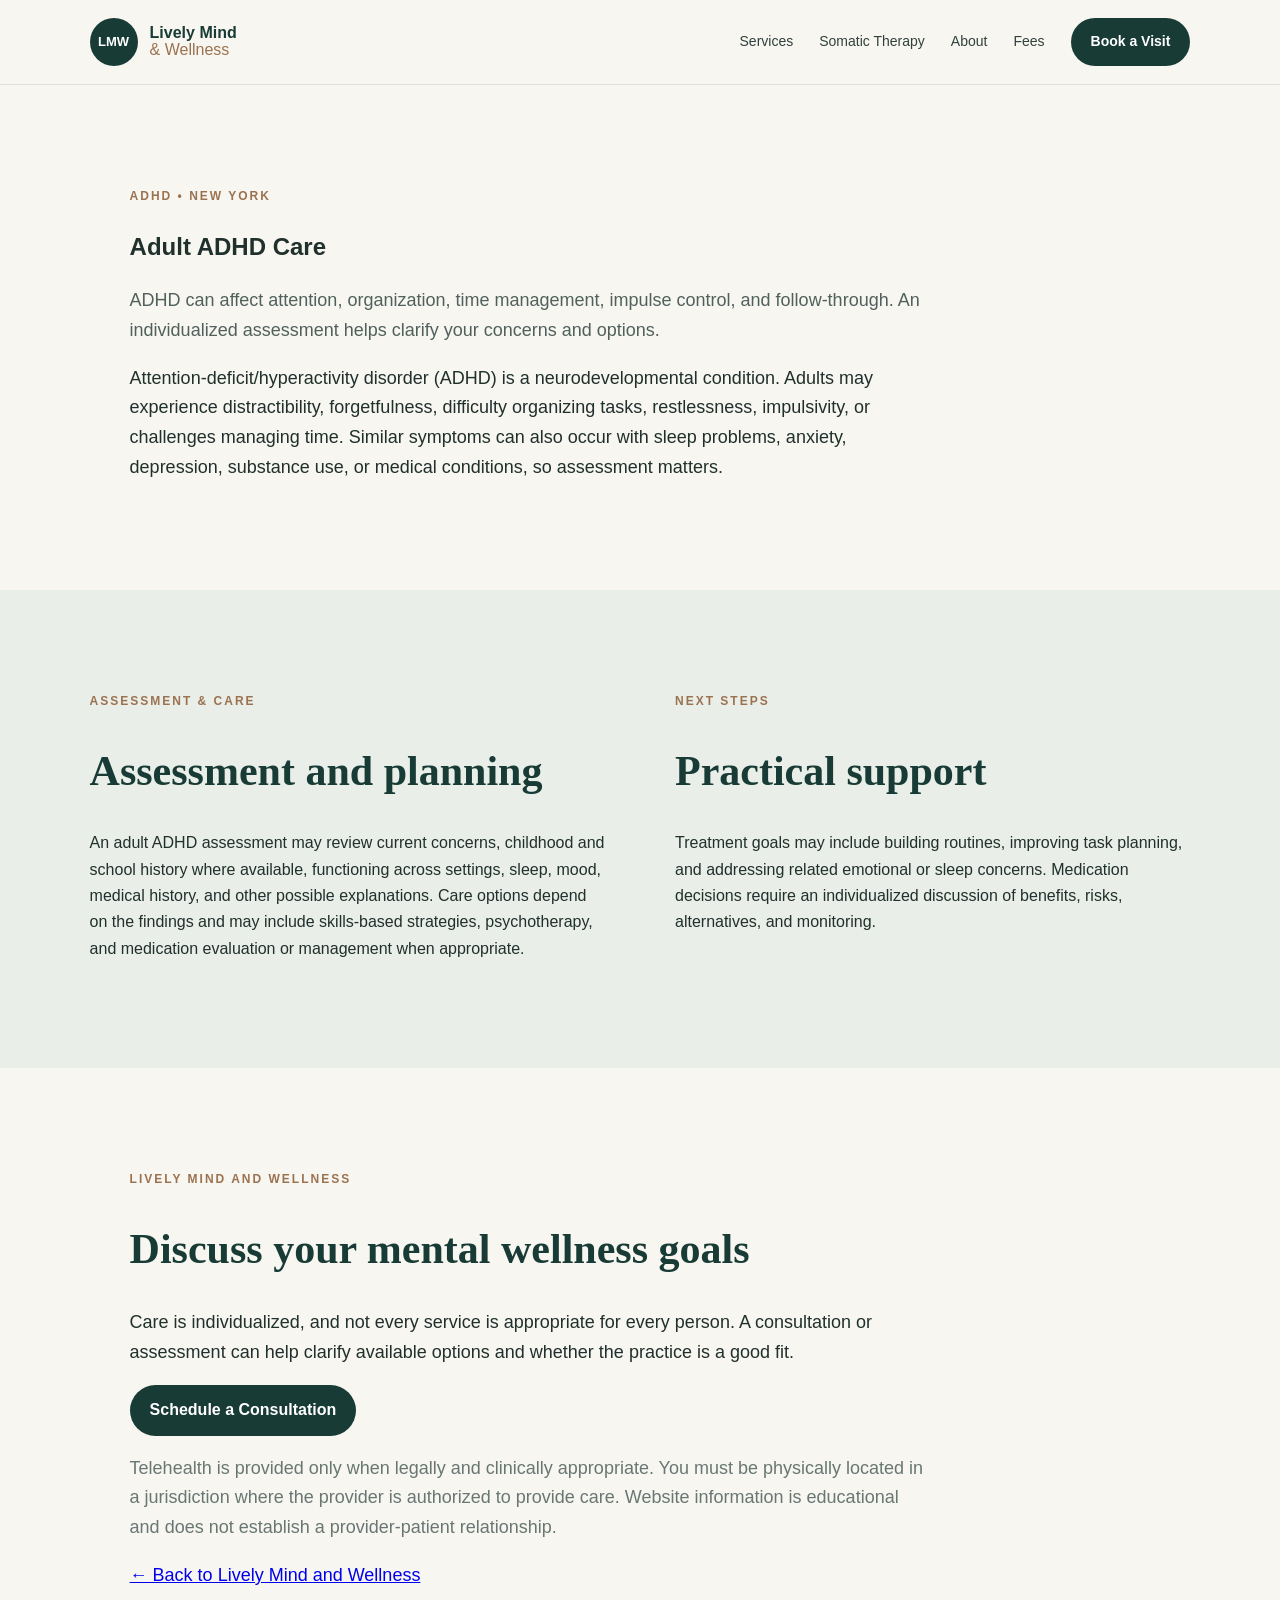
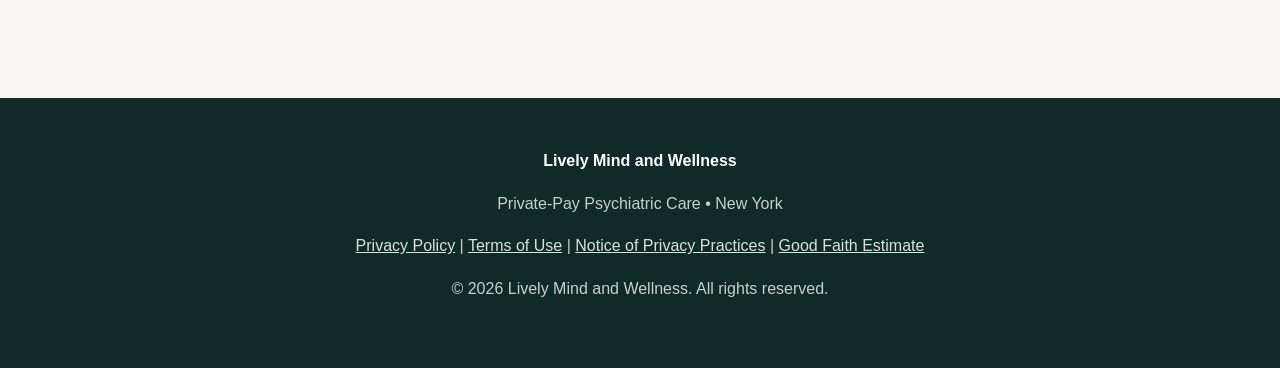
==== adhd-treatment-new-york.html @ 05f66a48 "Add Adult ADHD Care in New York information page" ====
<!doctype html>
<html lang="en">
<head>
<meta charset="utf-8">
<meta name="viewport" content="width=device-width,initial-scale=1">
<title>Adult ADHD Care in New York | Lively Mind and Wellness</title>
<meta name="description" content="Explore adult ADHD symptoms, assessment, and individualized care options for eligible adults with Lively Mind and Wellness in New York.">
<link rel="canonical" href="https://livelymindandwellness.com/adhd-treatment-new-york.html">
<meta name="theme-color" content="#183b36">
<link rel="stylesheet" href="styles.css">
</head>
<body>
<header>
<a class="logo" href="index.html"><span>LMW</span><strong>Lively Mind<br><em>& Wellness</em></strong></a>
<nav><a href="index.html#services">Services</a><a href="somatic-therapy-new-york.html">Somatic Therapy</a><a href="index.html#about">About</a><a href="index.html#fees">Fees</a><a class="nav-cta" href="https://www.patientfusion.com/external/appointment/5c040939-0fbe-45f3-bfd0-f44b339d9855?origin=doctor" target="_blank" rel="noopener">Book a Visit</a></nav>
</header>
<main>
<section class="intro">
<p class="eyebrow">ADHD • NEW YORK</p>
<h1>Adult ADHD Care</h1>
<p class="lead">ADHD can affect attention, organization, time management, impulse control, and follow-through. An individualized assessment helps clarify your concerns and options.</p>
<p>Attention-deficit/hyperactivity disorder (ADHD) is a neurodevelopmental condition. Adults may experience distractibility, forgetfulness, difficulty organizing tasks, restlessness, impulsivity, or challenges managing time. Similar symptoms can also occur with sleep problems, anxiety, depression, substance use, or medical conditions, so assessment matters.</p>
</section>
<section class="split">
<div>
<p class="eyebrow">ASSESSMENT & CARE</p>
<h2>Assessment and planning</h2>
<p>An adult ADHD assessment may review current concerns, childhood and school history where available, functioning across settings, sleep, mood, medical history, and other possible explanations. Care options depend on the findings and may include skills-based strategies, psychotherapy, and medication evaluation or management when appropriate.</p>
</div>
<div>
<p class="eyebrow">NEXT STEPS</p>
<h2>Practical support</h2>
<p>Treatment goals may include building routines, improving task planning, and addressing related emotional or sleep concerns. Medication decisions require an individualized discussion of benefits, risks, alternatives, and monitoring.</p>
</div>
</section>
<section class="intro">
<p class="eyebrow">LIVELY MIND AND WELLNESS</p>
<h2>Discuss your mental wellness goals</h2>
<p>Care is individualized, and not every service is appropriate for every person. A consultation or assessment can help clarify available options and whether the practice is a good fit.</p>
<a class="button" href="https://www.patientfusion.com/external/appointment/5c040939-0fbe-45f3-bfd0-f44b339d9855?origin=doctor" target="_blank" rel="noopener">Schedule a Consultation</a>
<p class="small">Telehealth is provided only when legally and clinically appropriate. You must be physically located in a jurisdiction where the provider is authorized to provide care. Website information is educational and does not establish a provider-patient relationship.</p>
<p><a href="index.html#services">← Back to Lively Mind and Wellness</a></p>
</section>
</main>
<footer><strong>Lively Mind and Wellness</strong><p>Private-Pay Psychiatric Care • New York</p><p><a href="privacy.html">Privacy Policy</a> | <a href="terms.html">Terms of Use</a> | <a href="notice-of-privacy-practices.html">Notice of Privacy Practices</a> | <a href="good-faith-estimate.html">Good Faith Estimate</a></p><p>© 2026 Lively Mind and Wellness. All rights reserved.</p></footer>
</body>
</html>
---- styles.css ----
*{box-sizing:border-box}html{scroll-behavior:smooth}body{margin:0;font-family:Inter,Arial,sans-serif;color:#20302d;background:#f8f6f1;line-height:1.65}header{position:sticky;top:0;z-index:10;background:rgba(248,246,241,.96);backdrop-filter:blur(12px);display:flex;justify-content:space-between;align-items:center;padding:18px 7%;border-bottom:1px solid #e3e0d7}.logo{display:flex;align-items:center;gap:12px;text-decoration:none;color:#183b36}.logo span{display:grid;place-items:center;width:48px;height:48px;border-radius:50%;background:#183b36;color:#fff;font-weight:800;font-size:13px}.logo strong{font-size:16px;line-height:1.05}.logo em{font-style:normal;font-weight:500;color:#9b7250}nav{display:flex;gap:26px;align-items:center}nav a{color:#30413e;text-decoration:none;font-size:14px}.nav-cta,.button{background:#183b36;color:white!important;padding:12px 20px;border-radius:28px;text-decoration:none;font-weight:700;display:inline-block}.hero{min-height:650px;padding:80px 7%;display:grid;grid-template-columns:1fr 1fr;gap:55px;align-items:center;background:linear-gradient(135deg,#f8f6f1,#edf2ec)}.eyebrow{letter-spacing:2px;font-size:12px;font-weight:800;color:#9b7250}.hero h1{font-family:Georgia,serif;font-size:clamp(44px,6vw,76px);line-height:1.04;max-width:800px;margin:12px 0 25px;color:#183b36}.lead{font-size:20px;max-width:680px;color:#50615d}.note,.small{font-size:13px;color:#687773}.hero-image{height:470px;border-radius:30px;overflow:hidden;box-shadow:0 25px 70px #183b3630}.hero-image img{width:100%;height:100%;object-fit:cover}.intro,#services,#fees,#faq,.booking,.legal,.split{padding:90px 7%;max-width:1200px;margin:auto}.intro h2,#services h2,#fees h2,#faq h2,.booking h2,.about h2,.split h2{font-family:Georgia,serif;color:#183b36;font-size:42px;line-height:1.15;max-width:760px}.intro p:not(.eyebrow){max-width:800px;font-size:18px}.grid{display:grid;grid-template-columns:repeat(2,1fr);gap:20px}.grid article,.pricing>div,details{background:white;border:1px solid #e7e3da;border-radius:20px;padding:28px}.grid h3,.pricing h3{color:#183b36}.tranquil-banner{position:relative;min-height:320px;overflow:hidden}.tranquil-banner img{width:100%;height:320px;object-fit:cover;display:block}.tranquil-banner:after{content:"";position:absolute;inset:0;background:rgba(16,42,39,.25)}.tranquil-banner div{position:absolute;z-index:1;left:7%;top:50%;transform:translateY(-50%);color:white}.tranquil-banner h2{font-family:Georgia,serif;font-size:44px;margin:0 0 8px}.split{max-width:none;background:#e9eee8;display:grid;grid-template-columns:1fr 1fr;gap:70px}.list{font-size:18px;padding-top:35px}.about{max-width:1200px;margin:auto;padding:90px 7%;display:grid;grid-template-columns:360px 1fr;gap:70px;align-items:center;background:#183b36;color:white}.about h2{color:white}.provider-photo img{width:100%;display:block;border-radius:24px;box-shadow:0 20px 50px rgba(0,0,0,.18)}.provider-content{max-width:760px}.pricing{display:grid;grid-template-columns:repeat(4,1fr);gap:15px}.pricing strong{font-size:32px;color:#9b7250}.booking{text-align:center;background:#f0e7dc;max-width:none}.booking h2,.booking p{margin-left:auto;margin-right:auto}.booking .button{margin:15px 0}details{margin:12px 0}summary{cursor:pointer;font-weight:700;color:#183b36}.legal{padding-top:35px;padding-bottom:35px}footer{background:#102a27;color:white;padding:50px 7%;text-align:center}footer p{color:#c7d0cc}footer a{color:#d8e2de}@media(max-width:800px){nav a:not(.nav-cta){display:none}.hero{grid-template-columns:1fr;padding-top:65px}.hero-image{height:330px;order:-1}.grid,.pricing,.split,.about{grid-template-columns:1fr}.tranquil-banner h2{font-size:34px}.about{padding:65px 6%}.provider-photo{max-width:360px;margin:auto}.intro,#services,#fees,#faq,.booking,.legal,.split{padding:65px 6%}}
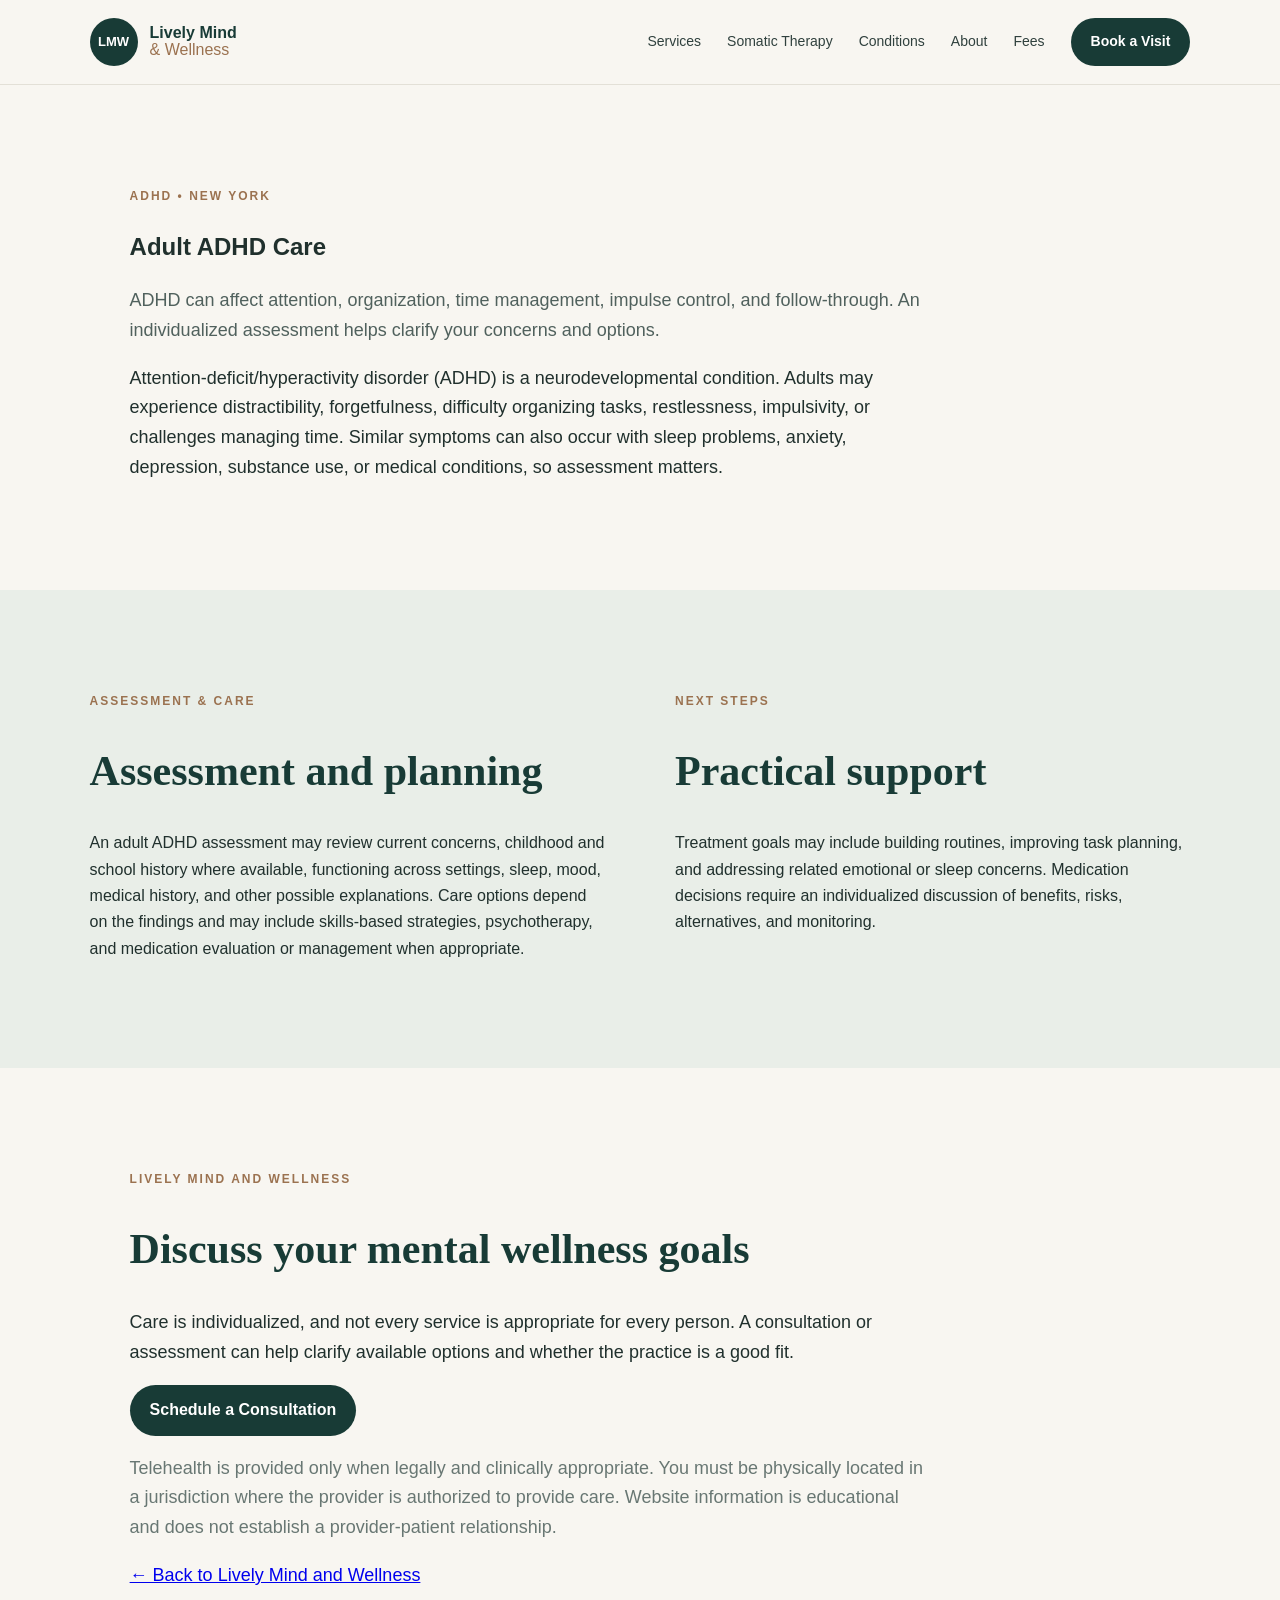
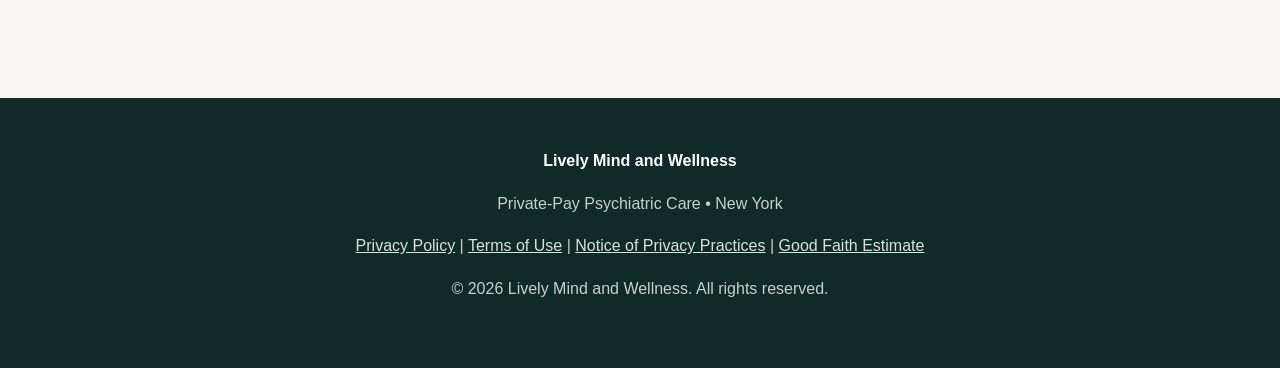
==== commit 2e1f7ab0: "Add Conditions navigation link" ====
--- a/adhd-treatment-new-york.html
+++ b/adhd-treatment-new-york.html
@@ -12,7 +12,7 @@
 <body>
 <header>
 <a class="logo" href="index.html"><span>LMW</span><strong>Lively Mind<br><em>& Wellness</em></strong></a>
-<nav><a href="index.html#services">Services</a><a href="somatic-therapy-new-york.html">Somatic Therapy</a><a href="index.html#about">About</a><a href="index.html#fees">Fees</a><a class="nav-cta" href="https://www.patientfusion.com/external/appointment/5c040939-0fbe-45f3-bfd0-f44b339d9855?origin=doctor" target="_blank" rel="noopener">Book a Visit</a></nav>
+<nav><a href="index.html#services">Services</a><a href="somatic-therapy-new-york.html">Somatic Therapy</a><a href="index.html#conditions">Conditions</a><a href="index.html#about">About</a><a href="index.html#fees">Fees</a><a class="nav-cta" href="https://www.patientfusion.com/external/appointment/5c040939-0fbe-45f3-bfd0-f44b339d9855?origin=doctor" target="_blank" rel="noopener">Book a Visit</a></nav>
 </header>
 <main>
 <section class="intro">
--- a/styles.css
+++ b/styles.css
@@ -1 +1,3 @@
-*{box-sizing:border-box}html{scroll-behavior:smooth}body{margin:0;font-family:Inter,Arial,sans-serif;color:#20302d;background:#f8f6f1;line-height:1.65}header{position:sticky;top:0;z-index:10;background:rgba(248,246,241,.96);backdrop-filter:blur(12px);display:flex;justify-content:space-between;align-items:center;padding:18px 7%;border-bottom:1px solid #e3e0d7}.logo{display:flex;align-items:center;gap:12px;text-decoration:none;color:#183b36}.logo span{display:grid;place-items:center;width:48px;height:48px;border-radius:50%;background:#183b36;color:#fff;font-weight:800;font-size:13px}.logo strong{font-size:16px;line-height:1.05}.logo em{font-style:normal;font-weight:500;color:#9b7250}nav{display:flex;gap:26px;align-items:center}nav a{color:#30413e;text-decoration:none;font-size:14px}.nav-cta,.button{background:#183b36;color:white!important;padding:12px 20px;border-radius:28px;text-decoration:none;font-weight:700;display:inline-block}.hero{min-height:650px;padding:80px 7%;display:grid;grid-template-columns:1fr 1fr;gap:55px;align-items:center;background:linear-gradient(135deg,#f8f6f1,#edf2ec)}.eyebrow{letter-spacing:2px;font-size:12px;font-weight:800;color:#9b7250}.hero h1{font-family:Georgia,serif;font-size:clamp(44px,6vw,76px);line-height:1.04;max-width:800px;margin:12px 0 25px;color:#183b36}.lead{font-size:20px;max-width:680px;color:#50615d}.note,.small{font-size:13px;color:#687773}.hero-image{height:470px;border-radius:30px;overflow:hidden;box-shadow:0 25px 70px #183b3630}.hero-image img{width:100%;height:100%;object-fit:cover}.intro,#services,#fees,#faq,.booking,.legal,.split{padding:90px 7%;max-width:1200px;margin:auto}.intro h2,#services h2,#fees h2,#faq h2,.booking h2,.about h2,.split h2{font-family:Georgia,serif;color:#183b36;font-size:42px;line-height:1.15;max-width:760px}.intro p:not(.eyebrow){max-width:800px;font-size:18px}.grid{display:grid;grid-template-columns:repeat(2,1fr);gap:20px}.grid article,.pricing>div,details{background:white;border:1px solid #e7e3da;border-radius:20px;padding:28px}.grid h3,.pricing h3{color:#183b36}.tranquil-banner{position:relative;min-height:320px;overflow:hidden}.tranquil-banner img{width:100%;height:320px;object-fit:cover;display:block}.tranquil-banner:after{content:"";position:absolute;inset:0;background:rgba(16,42,39,.25)}.tranquil-banner div{position:absolute;z-index:1;left:7%;top:50%;transform:translateY(-50%);color:white}.tranquil-banner h2{font-family:Georgia,serif;font-size:44px;margin:0 0 8px}.split{max-width:none;background:#e9eee8;display:grid;grid-template-columns:1fr 1fr;gap:70px}.list{font-size:18px;padding-top:35px}.about{max-width:1200px;margin:auto;padding:90px 7%;display:grid;grid-template-columns:360px 1fr;gap:70px;align-items:center;background:#183b36;color:white}.about h2{color:white}.provider-photo img{width:100%;display:block;border-radius:24px;box-shadow:0 20px 50px rgba(0,0,0,.18)}.provider-content{max-width:760px}.pricing{display:grid;grid-template-columns:repeat(4,1fr);gap:15px}.pricing strong{font-size:32px;color:#9b7250}.booking{text-align:center;background:#f0e7dc;max-width:none}.booking h2,.booking p{margin-left:auto;margin-right:auto}.booking .button{margin:15px 0}details{margin:12px 0}summary{cursor:pointer;font-weight:700;color:#183b36}.legal{padding-top:35px;padding-bottom:35px}footer{background:#102a27;color:white;padding:50px 7%;text-align:center}footer p{color:#c7d0cc}footer a{color:#d8e2de}@media(max-width:800px){nav a:not(.nav-cta){display:none}.hero{grid-template-columns:1fr;padding-top:65px}.hero-image{height:330px;order:-1}.grid,.pricing,.split,.about{grid-template-columns:1fr}.tranquil-banner h2{font-size:34px}.about{padding:65px 6%}.provider-photo{max-width:360px;margin:auto}.intro,#services,#fees,#faq,.booking,.legal,.split{padding:65px 6%}}+*{box-sizing:border-box}html{scroll-behavior:smooth}body{margin:0;font-family:Inter,Arial,sans-serif;color:#20302d;background:#f8f6f1;line-height:1.65}header{position:sticky;top:0;z-index:10;background:rgba(248,246,241,.96);backdrop-filter:blur(12px);display:flex;justify-content:space-between;align-items:center;padding:18px 7%;border-bottom:1px solid #e3e0d7}.logo{display:flex;align-items:center;gap:12px;text-decoration:none;color:#183b36}.logo span{display:grid;place-items:center;width:48px;height:48px;border-radius:50%;background:#183b36;color:#fff;font-weight:800;font-size:13px}.logo strong{font-size:16px;line-height:1.05}.logo em{font-style:normal;font-weight:500;color:#9b7250}nav{display:flex;gap:26px;align-items:center}nav a{color:#30413e;text-decoration:none;font-size:14px}.nav-cta,.button{background:#183b36;color:white!important;padding:12px 20px;border-radius:28px;text-decoration:none;font-weight:700;display:inline-block}.hero{min-height:650px;padding:80px 7%;display:grid;grid-template-columns:1fr 1fr;gap:55px;align-items:center;background:linear-gradient(135deg,#f8f6f1,#edf2ec)}.eyebrow{letter-spacing:2px;font-size:12px;font-weight:800;color:#9b7250}.hero h1{font-family:Georgia,serif;font-size:clamp(44px,6vw,76px);line-height:1.04;max-width:800px;margin:12px 0 25px;color:#183b36}.lead{font-size:20px;max-width:680px;color:#50615d}.note,.small{font-size:13px;color:#687773}.hero-image{height:470px;border-radius:30px;overflow:hidden;box-shadow:0 25px 70px #183b3630}.hero-image img{width:100%;height:100%;object-fit:cover}.intro,#services,#fees,#faq,.booking,.legal,.split{padding:90px 7%;max-width:1200px;margin:auto}.intro h2,#services h2,#fees h2,#faq h2,.booking h2,.about h2,.split h2{font-family:Georgia,serif;color:#183b36;font-size:42px;line-height:1.15;max-width:760px}.intro p:not(.eyebrow){max-width:800px;font-size:18px}.grid{display:grid;grid-template-columns:repeat(2,1fr);gap:20px}.grid article,.pricing>div,details{background:white;border:1px solid #e7e3da;border-radius:20px;padding:28px}.grid h3,.pricing h3{color:#183b36}.tranquil-banner{position:relative;min-height:320px;overflow:hidden}.tranquil-banner img{width:100%;height:320px;object-fit:cover;display:block}.tranquil-banner:after{content:"";position:absolute;inset:0;background:rgba(16,42,39,.25)}.tranquil-banner div{position:absolute;z-index:1;left:7%;top:50%;transform:translateY(-50%);color:white}.tranquil-banner h2{font-family:Georgia,serif;font-size:44px;margin:0 0 8px}.split{max-width:none;background:#e9eee8;display:grid;grid-template-columns:1fr 1fr;gap:70px}.list{font-size:18px;padding-top:35px}.about{max-width:1200px;margin:auto;padding:90px 7%;display:grid;grid-template-columns:360px 1fr;gap:70px;align-items:center;background:#183b36;color:white}.about h2{color:white}.provider-photo img{width:100%;display:block;border-radius:24px;box-shadow:0 20px 50px rgba(0,0,0,.18)}.provider-content{max-width:760px}.pricing{display:grid;grid-template-columns:repeat(4,1fr);gap:15px}.pricing strong{font-size:32px;color:#9b7250}.booking{text-align:center;background:#f0e7dc;max-width:none}.booking h2,.booking p{margin-left:auto;margin-right:auto}.booking .button{margin:15px 0}details{margin:12px 0}summary{cursor:pointer;font-weight:700;color:#183b36}.legal{padding-top:35px;padding-bottom:35px}footer{background:#102a27;color:white;padding:50px 7%;text-align:center}footer p{color:#c7d0cc}footer a{color:#d8e2de}@media(max-width:800px){nav a:not(.nav-cta){display:none}.hero{grid-template-columns:1fr;padding-top:65px}.hero-image{height:330px;order:-1}.grid,.pricing,.split,.about{grid-template-columns:1fr}.tranquil-banner h2{font-size:34px}.about{padding:65px 6%}.provider-photo{max-width:360px;margin:auto}.intro,#services,#fees,#faq,.booking,.legal,.split{padding:65px 6%}}
+/* Condition and therapy resource links */
+.conditions-section{padding:90px 7%;max-width:1200px;margin:auto}.conditions-section h2{font-family:Georgia,serif;color:#183b36;font-size:42px;line-height:1.15;max-width:760px}.conditions-intro{max-width:800px;font-size:18px;color:#50615d}.condition-grid{display:grid;grid-template-columns:repeat(3,minmax(0,1fr));gap:14px;margin:28px 0}.condition-card{background:#fff;border:1px solid #e7e3da;border-radius:16px;padding:20px}.condition-card a{color:#183b36;text-decoration:none;font-weight:700;display:flex;justify-content:space-between;gap:12px}.condition-card a:hover{text-decoration:underline}.condition-card span{color:#9b7250}@media(max-width:800px){.condition-grid{grid-template-columns:repeat(2,minmax(0,1fr))}.conditions-section{padding:65px 6%}.conditions-section h2{font-size:34px}}@media(max-width:480px){.condition-grid{grid-template-columns:1fr}}
